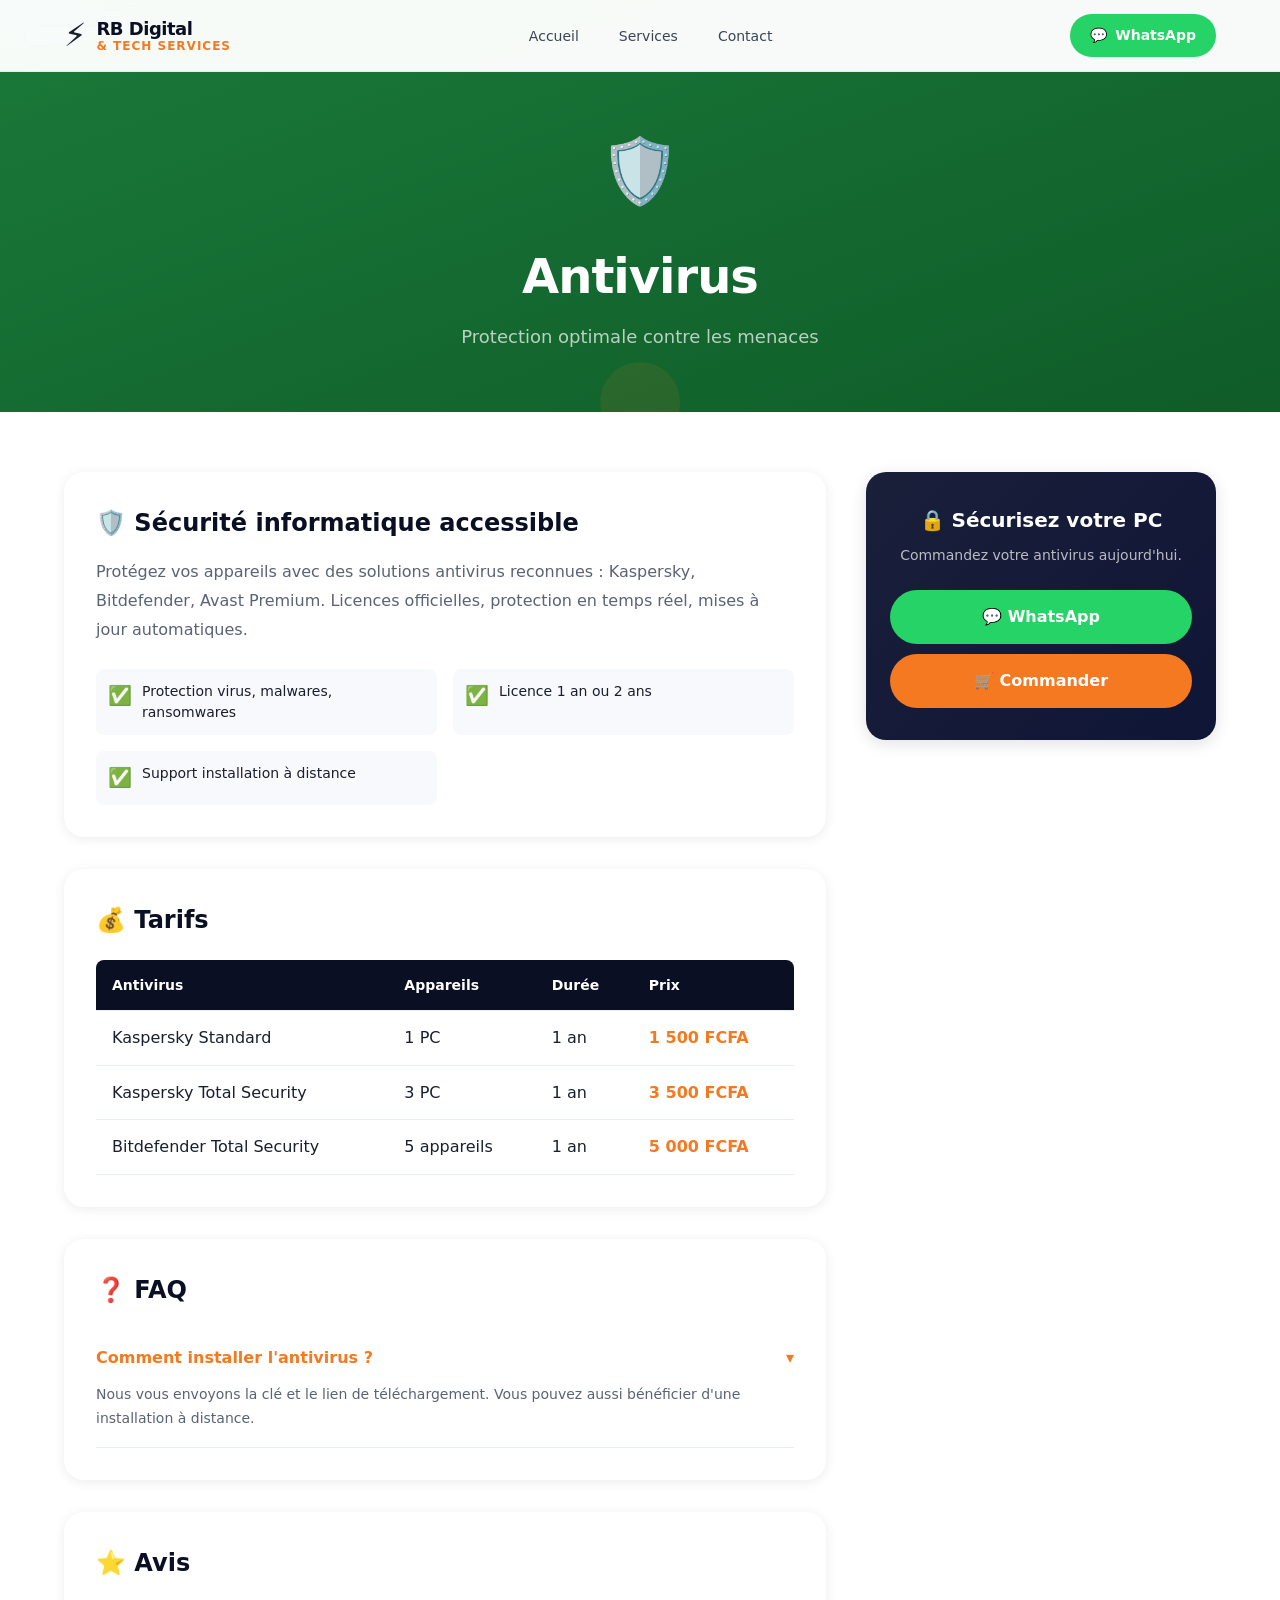
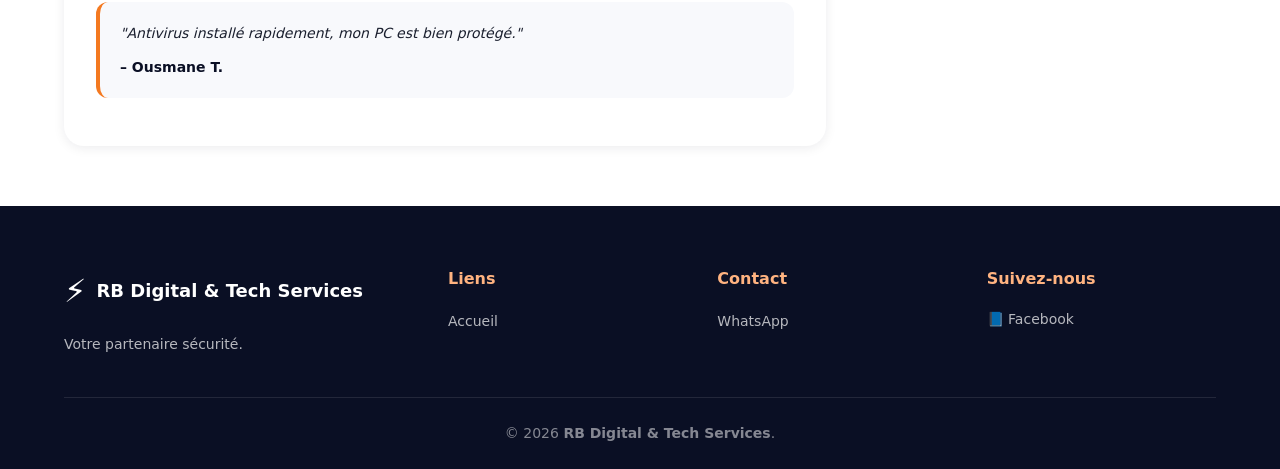
==== services/antivirus.html @ f1eade80 "nnn" ====
<!DOCTYPE html>
<html lang="fr">
<head>
    <meta charset="UTF-8">
    <meta name="viewport" content="width=device-width, initial-scale=1.0">
    <meta name="description" content="Antivirus Kaspersky et autres – Protection complète pour vos appareils à prix réduit.">
    <title>Antivirus | RB Digital & Tech Services</title>
    <link rel="icon" type="image/svg+xml" href="data:image/svg+xml,<svg xmlns='http://www.w3.org/2000/svg' viewBox='0 0 100 100'><text y='.9em' font-size='90'>🛡️</text></svg>">
    <link rel="stylesheet" href="../assets/css/global-style.css">
    <link rel="stylesheet" href="../assets/css/services-style.css">
</head>
<body>
    <header class="main-navigation-header" id="main-header">
        <div class="header-container">
            <a href="../index.html" class="header-logo-link" aria-label="Accueil">
                <div class="header-logo-wrapper">
                    <span class="header-logo-icon">⚡</span>
                    <div class="header-logo-text"><span class="header-logo-name">RB Digital</span><span class="header-logo-subtitle">& Tech Services</span></div>
                </div>
            </a>
            <nav class="header-desktop-nav">
                <ul class="header-nav-list">
                    <li><a href="../index.html" class="nav-link">Accueil</a></li>
                    <li><a href="../index.html#services-section" class="nav-link">Services</a></li>
                    <li><a href="../index.html#contact-section" class="nav-link">Contact</a></li>
                </ul>
            </nav>
            <a href="https://wa.me/22605006789?text=Bonjour%20RB%20Digital%20%26%20Tech%20Services%2C%20je%20suis%20int%C3%A9ress%C3%A9%20par%20un%20antivirus." 
               class="whatsapp-header-button" target="_blank" rel="noopener noreferrer">
                <span class="whatsapp-icon">💬</span><span class="whatsapp-text">WhatsApp</span>
            </a>
            <button class="mobile-menu-toggle" id="mobile-menu-toggle" aria-label="Menu"><span class="hamburger-line"></span><span class="hamburger-line"></span><span class="hamburger-line"></span></button>
        </div>
        <div class="mobile-menu-overlay" id="mobile-menu-overlay">
            <div class="mobile-menu-panel">
                <button class="mobile-menu-close" id="mobile-menu-close">✕</button>
                <nav class="mobile-nav"><ul class="mobile-nav-list"><li><a href="../index.html" class="mobile-nav-link">🏠 Accueil</a></li></ul></nav>
            </div>
        </div>
    </header>

    <section class="service-banner" style="background: linear-gradient(160deg, #1A7A3A, #0F5C28);">
        <div class="service-banner-content">
            <span class="service-banner-icon">🛡️</span>
            <h1 class="service-banner-title">Antivirus</h1>
            <p class="service-banner-subtitle">Protection optimale contre les menaces</p>
        </div>
    </section>

    <div class="service-detail-container">
        <div class="service-detail-grid">
            <div class="service-main-column">
                <div class="service-description-section">
                    <h2>🛡️ Sécurité informatique accessible</h2>
                    <p>Protégez vos appareils avec des solutions antivirus reconnues : Kaspersky, Bitdefender, Avast Premium. Licences officielles, protection en temps réel, mises à jour automatiques.</p>
                    <div class="service-advantages">
                        <div class="advantage-item"><span class="advantage-icon">✅</span><span class="advantage-text">Protection virus, malwares, ransomwares</span></div>
                        <div class="advantage-item"><span class="advantage-icon">✅</span><span class="advantage-text">Licence 1 an ou 2 ans</span></div>
                        <div class="advantage-item"><span class="advantage-icon">✅</span><span class="advantage-text">Support installation à distance</span></div>
                    </div>
                </div>

                <div class="service-pricing-section">
                    <h2>💰 Tarifs</h2>
                    <div class="pricing-table-wrapper">
                        <table class="pricing-table">
                            <thead><tr><th>Antivirus</th><th>Appareils</th><th>Durée</th><th>Prix</th></tr></thead>
                            <tbody>
                                <tr><td>Kaspersky Standard</td><td>1 PC</td><td>1 an</td><td class="price-highlight">1 500 FCFA</td></tr>
                                <tr><td>Kaspersky Total Security</td><td>3 PC</td><td>1 an</td><td class="price-highlight">3 500 FCFA</td></tr>
                                <tr><td>Bitdefender Total Security</td><td>5 appareils</td><td>1 an</td><td class="price-highlight">5 000 FCFA</td></tr>
                            </tbody>
                        </table>
                    </div>
                </div>

                <div class="service-faq-section">
                    <h2>❓ FAQ</h2>
                    <div class="faq-item active">
                        <div class="faq-question">Comment installer l'antivirus ? <span>▾</span></div>
                        <div class="faq-answer">Nous vous envoyons la clé et le lien de téléchargement. Vous pouvez aussi bénéficier d'une installation à distance.</div>
                    </div>
                </div>

                <div class="service-testimonials">
                    <h2>⭐ Avis</h2>
                    <div class="testimonial-card">
                        <p class="testimonial-text">"Antivirus installé rapidement, mon PC est bien protégé."</p>
                        <p class="testimonial-author">– Ousmane T.</p>
                    </div>
                </div>
            </div>

            <aside class="service-sidebar">
                <div class="sidebar-cta-card">
                    <h3>🔒 Sécurisez votre PC</h3>
                    <p>Commandez votre antivirus aujourd'hui.</p>
                    <a href="https://wa.me/22605006789?text=Bonjour%20RB%20Digital%20%26%20Tech%20Services%2C%20je%20suis%20int%C3%A9ress%C3%A9%20par%20votre%20offre%20Antivirus." 
                       class="sidebar-whatsapp-button" target="_blank" rel="noopener noreferrer">💬 WhatsApp</a>
                    <a href="#" class="sidebar-order-button">🛒 Commander</a>
                </div>
            </aside>
        </div>
    </div>

    <footer class="main-footer">
        <div class="footer-container">
            <div class="footer-grid">
                <div class="footer-column"><div class="footer-logo-wrapper"><span class="footer-logo-icon">⚡</span><span class="footer-logo-name">RB Digital & Tech Services</span></div><p class="footer-description">Votre partenaire sécurité.</p></div>
                <div class="footer-column"><h3 class="footer-column-title">Liens</h3><ul class="footer-links-list"><li><a href="../index.html">Accueil</a></li></ul></div>
                <div class="footer-column"><h3 class="footer-column-title">Contact</h3><ul class="footer-links-list"><li><a href="https://wa.me/22605006789">WhatsApp</a></li></ul></div>
                <div class="footer-column"><h3 class="footer-column-title">Suivez-nous</h3><div class="footer-social-media-links"><a href="#" class="social-link">📘 Facebook</a></div></div>
            </div>
            <div class="footer-copyright"><p>&copy; 2026 <strong>RB Digital & Tech Services</strong>.</p></div>
        </div>
    </footer>

    <script src="../assets/js/main-navigation.js"></script>
    <script src="../assets/js/whatsapp-buttons.js"></script>
    <script src="../assets/js/animations-effects.js"></script>
</body>
</html>
---- assets/css/global-style.css ----
/* ============================================================
   GLOBAL-STYLE.CSS
   Styles globaux pour tout le site RB Digital & Tech Services
   Palette : Bleu foncé (#0A0F24 / #1A1F3A), Blanc (#FFFFFF),
            Orange (#F47920)
   ============================================================ */

/* ----- VARIABLES CSS CENTRALISÉES ----- */
:root {
    /* Palette principale */
    --color-primary: #1A1F3A;
    --color-primary-dark: #0A0F24;
    --color-primary-light: #25305C;
    --color-accent: #F47920;
    --color-accent-hover: #E06810;
    --color-accent-light: #FFB380;
    --color-white: #FFFFFF;
    --color-off-white: #F8F9FC;
    --color-light-gray: #E8ECF4;
    --color-medium-gray: #8B95A5;
    --color-dark-gray: #3D4555;
    --color-text: #1A1F2E;
    --color-text-light: #5A6375;

    /* Ombres */
    --shadow-small: 0 2px 8px rgba(10, 15, 36, 0.08);
    --shadow-medium: 0 4px 16px rgba(10, 15, 36, 0.12);
    --shadow-large: 0 8px 32px rgba(10, 15, 36, 0.16);
    --shadow-card: 0 2px 12px rgba(10, 15, 36, 0.08);
    --shadow-card-hover: 0 8px 28px rgba(10, 15, 36, 0.15);

    /* Bordures */
    --border-radius-sm: 8px;
    --border-radius-md: 12px;
    --border-radius-lg: 20px;
    --border-radius-xl: 28px;

    /* Transitions */
    --transition-fast: 0.2s ease;
    --transition-normal: 0.3s ease;
    --transition-slow: 0.5s ease;

    /* Typographie */
    --font-primary: 'Segoe UI', system-ui, -apple-system, sans-serif;
    --font-size-xs: 0.75rem;
    --font-size-sm: 0.875rem;
    --font-size-base: 1rem;
    --font-size-lg: 1.125rem;
    --font-size-xl: 1.25rem;
    --font-size-2xl: 1.5rem;
    --font-size-3xl: 2rem;
    --font-size-4xl: 2.5rem;
    --font-size-5xl: 3rem;

    /* Layout */
    --max-width: 1200px;
    --header-height: 72px;
}

/* ----- RESET & BASE ----- */
*,
*::before,
*::after {
    margin: 0;
    padding: 0;
    box-sizing: border-box;
}

html {
    scroll-behavior: smooth;
    font-size: 16px;
    -webkit-text-size-adjust: 100%;
}

body {
    font-family: var(--font-primary);
    color: var(--color-text);
    background-color: var(--color-white);
    line-height: 1.6;
    overflow-x: hidden;
    -webkit-font-smoothing: antialiased;
    -moz-osx-font-smoothing: grayscale;
}

img {
    max-width: 100%;
    height: auto;
    display: block;
}

a {
    text-decoration: none;
    color: inherit;
    transition: color var(--transition-fast);
}

ul,
ol {
    list-style: none;
}

button {
    cursor: pointer;
    border: none;
    background: none;
    font-family: inherit;
    font-size: inherit;
}

/* ----- UTILITAIRES ----- */
.section-container {
    max-width: var(--max-width);
    margin: 0 auto;
    padding: 0 24px;
}

.section-header {
    text-align: center;
    margin-bottom: 48px;
}

.section-badge {
    display: inline-block;
    background-color: rgba(244, 121, 32, 0.1);
    color: var(--color-accent);
    padding: 6px 16px;
    border-radius: 50px;
    font-size: var(--font-size-sm);
    font-weight: 600;
    letter-spacing: 0.5px;
    margin-bottom: 16px;
}

.section-title {
    font-size: var(--font-size-4xl);
    font-weight: 800;
    color: var(--color-primary-dark);
    margin-bottom: 12px;
    line-height: 1.2;
}

.section-subtitle {
    font-size: var(--font-size-lg);
    color: var(--color-text-light);
    max-width: 600px;
    margin: 0 auto;
}

.highlight-text {
    color: var(--color-accent);
    position: relative;
}

/* ----- HEADER / NAVIGATION ----- */
.main-navigation-header {
    position: fixed;
    top: 0;
    left: 0;
    right: 0;
    z-index: 1000;
    background-color: rgba(255, 255, 255, 0.97);
    backdrop-filter: blur(12px);
    -webkit-backdrop-filter: blur(12px);
    border-bottom: 1px solid var(--color-light-gray);
    height: var(--header-height);
    transition: box-shadow var(--transition-normal);
}

.main-navigation-header.header-scrolled {
    box-shadow: var(--shadow-medium);
}

.header-container {
    max-width: var(--max-width);
    margin: 0 auto;
    padding: 0 24px;
    height: 100%;
    display: flex;
    align-items: center;
    justify-content: space-between;
    gap: 24px;
}

/* Logo */
.header-logo-link {
    display: flex;
    align-items: center;
    flex-shrink: 0;
}

.header-logo-wrapper {
    display: flex;
    align-items: center;
    gap: 10px;
}

.header-logo-icon {
    font-size: 2rem;
    line-height: 1;
}

.header-logo-text {
    display: flex;
    flex-direction: column;
    line-height: 1.2;
}

.header-logo-name {
    font-weight: 800;
    font-size: var(--font-size-lg);
    color: var(--color-primary-dark);
    letter-spacing: -0.5px;
}

.header-logo-subtitle {
    font-size: var(--font-size-xs);
    color: var(--color-accent);
    font-weight: 600;
    letter-spacing: 1px;
    text-transform: uppercase;
}

/* Navigation desktop */
.header-desktop-nav {
    display: flex;
}

.header-nav-list {
    display: flex;
    align-items: center;
    gap: 8px;
}

.nav-link {
    padding: 8px 16px;
    border-radius: var(--border-radius-sm);
    font-weight: 500;
    font-size: var(--font-size-sm);
    color: var(--color-dark-gray);
    transition: all var(--transition-fast);
}

.nav-link:hover,
.nav-link.active-link {
    color: var(--color-accent);
    background-color: rgba(244, 121, 32, 0.06);
}

/* Dropdown */
.nav-dropdown {
    position: relative;
}

.dropdown-arrow {
    font-size: 0.7rem;
    margin-left: 4px;
}

.dropdown-menu {
    position: absolute;
    top: 100%;
    left: 0;
    background: var(--color-white);
    border-radius: var(--border-radius-md);
    box-shadow: var(--shadow-large);
    padding: 8px 0;
    min-width: 220px;
    opacity: 0;
    visibility: hidden;
    transform: translateY(-8px);
    transition: all var(--transition-normal);
    z-index: 100;
}

.nav-dropdown:hover .dropdown-menu {
    opacity: 1;
    visibility: visible;
    transform: translateY(0);
}

.dropdown-menu li a {
    display: block;
    padding: 10px 20px;
    font-size: var(--font-size-sm);
    color: var(--color-text);
    transition: all var(--transition-fast);
}

.dropdown-menu li a:hover {
    background-color: var(--color-off-white);
    color: var(--color-accent);
}

/* Bouton WhatsApp header */
.whatsapp-header-button {
    display: flex;
    align-items: center;
    gap: 8px;
    padding: 10px 20px;
    background-color: #25D366;
    color: var(--color-white);
    border-radius: 50px;
    font-weight: 600;
    font-size: var(--font-size-sm);
    transition: all var(--transition-normal);
    white-space: nowrap;
    flex-shrink: 0;
}

.whatsapp-header-button:hover {
    background-color: #1FB855;
    transform: translateY(-2px);
    box-shadow: 0 4px 12px rgba(37, 211, 102, 0.35);
}

/* Menu hamburger mobile */
.mobile-menu-toggle {
    display: none;
    flex-direction: column;
    gap: 6px;
    padding: 8px;
    z-index: 1001;
}

.hamburger-line {
    display: block;
    width: 26px;
    height: 2.5px;
    background-color: var(--color-primary-dark);
    border-radius: 2px;
    transition: all var(--transition-normal);
}

/* Overlay menu mobile */
.mobile-menu-overlay {
    display: none;
    position: fixed;
    top: 0;
    left: 0;
    right: 0;
    bottom: 0;
    background-color: rgba(10, 15, 36, 0.6);
    z-index: 999;
    opacity: 0;
    transition: opacity var(--transition-normal);
}

.mobile-menu-overlay.menu-active {
    display: block;
    opacity: 1;
}

.mobile-menu-panel {
    position: fixed;
    top: 0;
    right: -320px;
    width: 300px;
    max-width: 85vw;
    height: 100vh;
    background: var(--color-white);
    padding: 24px;
    overflow-y: auto;
    transition: right var(--transition-normal);
    z-index: 1000;
    box-shadow: var(--shadow-large);
}

.mobile-menu-overlay.menu-active .mobile-menu-panel {
    right: 0;
}

.mobile-menu-close {
    display: block;
    margin-left: auto;
    font-size: 1.5rem;
    color: var(--color-dark-gray);
    padding: 8px;
}

.mobile-nav-list {
    margin-top: 16px;
}

.mobile-nav-link {
    display: block;
    padding: 14px 8px;
    font-size: var(--font-size-base);
    font-weight: 500;
    color: var(--color-text);
    border-bottom: 1px solid var(--color-light-gray);
    transition: color var(--transition-fast);
}

.mobile-nav-link:hover {
    color: var(--color-accent);
}

.mobile-whatsapp-button {
    display: block;
    margin-top: 24px;
    padding: 14px;
    background-color: #25D366;
    color: var(--color-white);
    text-align: center;
    border-radius: 50px;
    font-weight: 600;
}

/* ----- FOOTER ----- */
.main-footer {
    background-color: var(--color-primary-dark);
    color: var(--color-white);
    padding: 60px 0 0;
}

.footer-container {
    max-width: var(--max-width);
    margin: 0 auto;
    padding: 0 24px;
}

.footer-grid {
    display: grid;
    grid-template-columns: 1.5fr 1fr 1fr 1fr;
    gap: 40px;
    padding-bottom: 40px;
    border-bottom: 1px solid rgba(255, 255, 255, 0.1);
}

.footer-logo-wrapper {
    display: flex;
    align-items: center;
    gap: 10px;
    margin-bottom: 16px;
}

.footer-logo-icon {
    font-size: 2rem;
}

.footer-logo-name {
    font-weight: 700;
    font-size: var(--font-size-lg);
}

.footer-description {
    color: rgba(255, 255, 255, 0.7);
    font-size: var(--font-size-sm);
    line-height: 1.7;
}

.footer-column-title {
    font-size: var(--font-size-base);
    font-weight: 700;
    margin-bottom: 16px;
    color: var(--color-accent-light);
}

.footer-links-list li {
    margin-bottom: 10px;
}

.footer-links-list a {
    color: rgba(255, 255, 255, 0.7);
    font-size: var(--font-size-sm);
    transition: color var(--transition-fast);
}

.footer-links-list a:hover {
    color: var(--color-accent);
}

.footer-social-media-links {
    display: flex;
    flex-direction: column;
    gap: 10px;
}

.social-link {
    display: flex;
    align-items: center;
    gap: 8px;
    color: rgba(255, 255, 255, 0.7);
    font-size: var(--font-size-sm);
    transition: color var(--transition-fast);
}

.social-link:hover {
    color: var(--color-accent);
}

.footer-copyright {
    text-align: center;
    padding: 24px 0;
    font-size: var(--font-size-sm);
    color: rgba(255, 255, 255, 0.5);
}

/* ----- RESPONSIVE GLOBAL ----- */
@media (max-width: 1024px) {
    .footer-grid {
        grid-template-columns: 1fr 1fr;
    }
}

@media (max-width: 768px) {
    :root {
        --header-height: 64px;
        --font-size-4xl: 2rem;
        --font-size-5xl: 2.2rem;
    }

    .header-desktop-nav {
        display: none;
    }

    .whatsapp-header-button .whatsapp-text {
        display: none;
    }

    .whatsapp-header-button {
        padding: 10px 14px;
        border-radius: 50%;
        aspect-ratio: 1;
    }

    .mobile-menu-toggle {
        display: flex;
    }

    .footer-grid {
        grid-template-columns: 1fr;
        gap: 32px;
    }

    .section-container {
        padding: 0 16px;
    }
}

@media (max-width: 480px) {
    :root {
        --font-size-4xl: 1.6rem;
        --font-size-5xl: 1.8rem;
    }
}
---- assets/css/services-style.css ----
/* ============================================================
   SERVICES-STYLE.CSS
   Styles pour les pages individuelles de chaque service
   ============================================================ */

/* ----- BANNIÈRE DE SERVICE ----- */
.service-banner {
    position: relative;
    background: linear-gradient(160deg, #0A0F24 0%, #1A1F3A 50%, #0F1535 100%);
    color: var(--color-white);
    padding: 120px 0 60px;
    text-align: center;
    overflow: hidden;
}

.service-banner::after {
    content: '';
    position: absolute;
    bottom: -30px;
    left: 50%;
    transform: translateX(-50%);
    width: 80px;
    height: 80px;
    background: var(--color-accent);
    border-radius: 50%;
    opacity: 0.1;
}

.service-banner-content {
    max-width: var(--max-width);
    margin: 0 auto;
    padding: 0 24px;
    position: relative;
    z-index: 1;
}

.service-banner-icon {
    font-size: 4rem;
    display: block;
    margin-bottom: 16px;
}

.service-banner-title {
    font-size: var(--font-size-5xl);
    font-weight: 900;
    margin-bottom: 8px;
    letter-spacing: -1px;
}

.service-banner-subtitle {
    font-size: var(--font-size-lg);
    color: rgba(255, 255, 255, 0.7);
}

/* ----- CONTENU PRINCIPAL DU SERVICE ----- */
.service-detail-container {
    max-width: var(--max-width);
    margin: 0 auto;
    padding: 60px 24px;
}

/* Grille : détails + sidebar */
.service-detail-grid {
    display: grid;
    grid-template-columns: 1fr 350px;
    gap: 40px;
}

/* Colonne principale */
.service-main-column {
    min-width: 0;
}

.service-description-section {
    background: var(--color-white);
    border-radius: var(--border-radius-lg);
    padding: 32px;
    box-shadow: var(--shadow-card);
    margin-bottom: 32px;
}

.service-description-section h2 {
    font-size: var(--font-size-2xl);
    font-weight: 700;
    color: var(--color-primary-dark);
    margin-bottom: 16px;
}

.service-description-section p {
    font-size: var(--font-size-base);
    color: var(--color-text-light);
    line-height: 1.8;
}

/* Avantages */
.service-advantages {
    display: grid;
    grid-template-columns: 1fr 1fr;
    gap: 16px;
    margin-top: 24px;
}

.advantage-item {
    display: flex;
    align-items: flex-start;
    gap: 10px;
    padding: 12px;
    background: var(--color-off-white);
    border-radius: var(--border-radius-sm);
}

.advantage-icon {
    font-size: 1.2rem;
    flex-shrink: 0;
}

.advantage-text {
    font-size: var(--font-size-sm);
    color: var(--color-text);
    line-height: 1.5;
}

/* Tableau des prix */
.service-pricing-section {
    background: var(--color-white);
    border-radius: var(--border-radius-lg);
    padding: 32px;
    box-shadow: var(--shadow-card);
    margin-bottom: 32px;
}

.service-pricing-section h2 {
    font-size: var(--font-size-2xl);
    font-weight: 700;
    color: var(--color-primary-dark);
    margin-bottom: 20px;
}

.pricing-table {
    width: 100%;
    border-collapse: collapse;
}

.pricing-table th,
.pricing-table td {
    padding: 14px 16px;
    text-align: left;
    border-bottom: 1px solid var(--color-light-gray);
}

.pricing-table th {
    background: var(--color-primary-dark);
    color: var(--color-white);
    font-weight: 600;
    font-size: var(--font-size-sm);
}

.pricing-table th:first-child {
    border-radius: var(--border-radius-sm) 0 0 0;
}

.pricing-table th:last-child {
    border-radius: 0 var(--border-radius-sm) 0 0;
}

.pricing-table tr:hover td {
    background: var(--color-off-white);
}

.pricing-table .price-highlight {
    font-weight: 700;
    color: var(--color-accent);
}

/* FAQ */
.service-faq-section {
    background: var(--color-white);
    border-radius: var(--border-radius-lg);
    padding: 32px;
    box-shadow: var(--shadow-card);
    margin-bottom: 32px;
}

.service-faq-section h2 {
    font-size: var(--font-size-2xl);
    font-weight: 700;
    color: var(--color-primary-dark);
    margin-bottom: 20px;
}

.faq-item {
    border-bottom: 1px solid var(--color-light-gray);
    padding: 16px 0;
}

.faq-question {
    font-weight: 600;
    color: var(--color-primary-dark);
    cursor: pointer;
    display: flex;
    justify-content: space-between;
    align-items: center;
    font-size: var(--font-size-base);
}

.faq-answer {
    padding-top: 12px;
    color: var(--color-text-light);
    font-size: var(--font-size-sm);
    line-height: 1.7;
    display: none;
}

.faq-item.active .faq-answer {
    display: block;
}

.faq-item.active .faq-question {
    color: var(--color-accent);
}

/* Témoignages */
.service-testimonials {
    background: var(--color-white);
    border-radius: var(--border-radius-lg);
    padding: 32px;
    box-shadow: var(--shadow-card);
}

.service-testimonials h2 {
    font-size: var(--font-size-2xl);
    font-weight: 700;
    color: var(--color-primary-dark);
    margin-bottom: 20px;
}

.testimonial-card {
    background: var(--color-off-white);
    padding: 20px;
    border-radius: var(--border-radius-md);
    margin-bottom: 16px;
    border-left: 4px solid var(--color-accent);
}

.testimonial-text {
    font-size: var(--font-size-sm);
    color: var(--color-text);
    font-style: italic;
    line-height: 1.7;
}

.testimonial-author {
    margin-top: 10px;
    font-weight: 600;
    font-size: var(--font-size-sm);
    color: var(--color-primary-dark);
}

/* ----- SIDEBAR ----- */
.service-sidebar {
    position: sticky;
    top: 90px;
    align-self: start;
}

.sidebar-cta-card {
    background: linear-gradient(135deg, #1A1F3A, #0F1535);
    color: var(--color-white);
    border-radius: var(--border-radius-lg);
    padding: 32px 24px;
    text-align: center;
    box-shadow: var(--shadow-medium);
}

.sidebar-cta-card h3 {
    font-size: var(--font-size-xl);
    margin-bottom: 8px;
}

.sidebar-cta-card p {
    font-size: var(--font-size-sm);
    color: rgba(255, 255, 255, 0.7);
    margin-bottom: 24px;
}

.sidebar-whatsapp-button {
    display: block;
    padding: 14px;
    background: #25D366;
    color: var(--color-white);
    border-radius: 50px;
    font-weight: 600;
    margin-bottom: 10px;
    transition: all var(--transition-normal);
}

.sidebar-whatsapp-button:hover {
    background: #1FB855;
    transform: translateY(-2px);
}

.sidebar-order-button {
    display: block;
    padding: 14px;
    background: var(--color-accent);
    color: var(--color-white);
    border-radius: 50px;
    font-weight: 600;
    transition: all var(--transition-normal);
}

.sidebar-order-button:hover {
    background: var(--color-accent-hover);
    transform: translateY(-2px);
}

/* ----- RESPONSIVE SERVICES ----- */
@media (max-width: 900px) {
    .service-detail-grid {
        grid-template-columns: 1fr;
    }

    .service-sidebar {
        position: static;
        order: -1;
    }

    .service-advantages {
        grid-template-columns: 1fr;
    }

    .pricing-table {
        font-size: var(--font-size-sm);
    }

    .pricing-table th,
    .pricing-table td {
        padding: 10px 12px;
    }
}

@media (max-width: 480px) {
    .service-banner {
        padding: 100px 0 40px;
    }

    .service-detail-container {
        padding: 40px 16px;
    }

    .service-description-section,
    .service-pricing-section,
    .service-faq-section,
    .service-testimonials {
        padding: 20px;
    }

    /* Tableau responsive */
    .pricing-table-wrapper {
        overflow-x: auto;
        -webkit-overflow-scrolling: touch;
    }

    .pricing-table {
        min-width: 400px;
    }
}
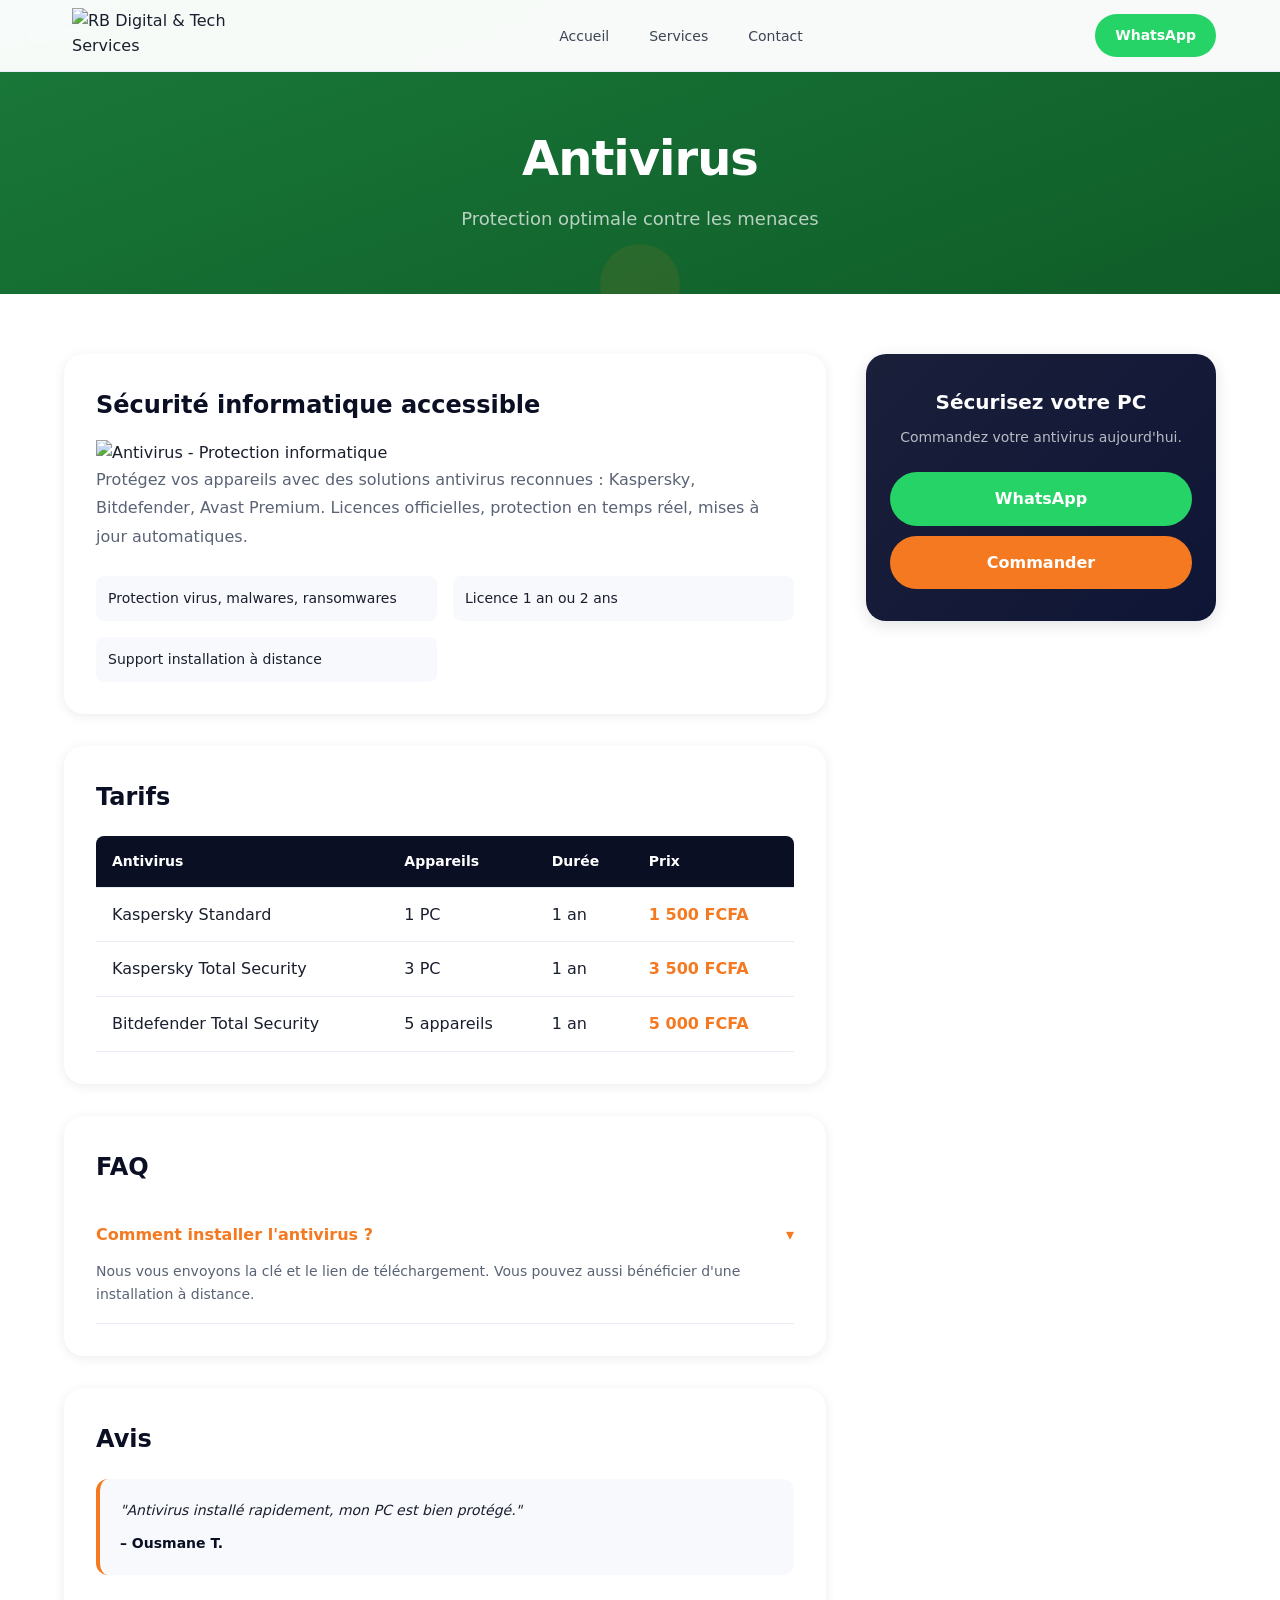
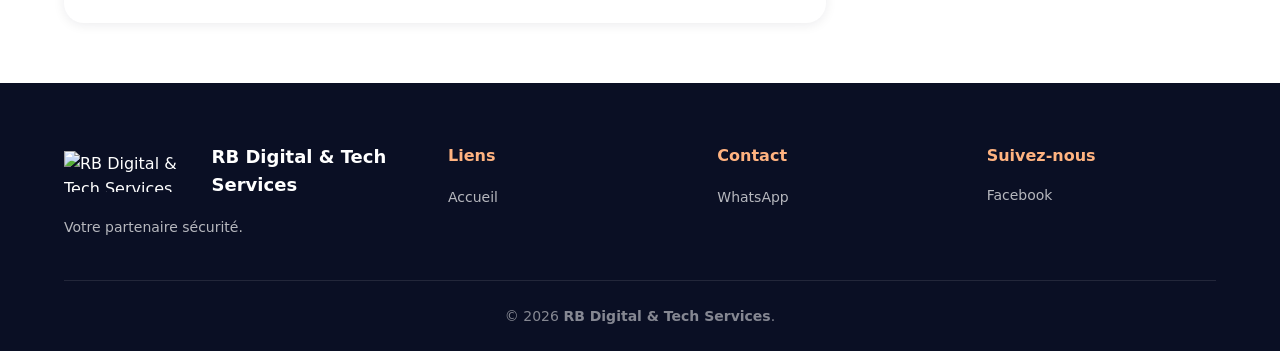
==== commit c0a48146: "Supprsseion des signes et emojis IA et personnalisation de Canva pro" ====
--- a/services/antivirus.html
+++ b/services/antivirus.html
@@ -5,7 +5,7 @@
     <meta name="viewport" content="width=device-width, initial-scale=1.0">
     <meta name="description" content="Antivirus Kaspersky et autres – Protection complète pour vos appareils à prix réduit.">
     <title>Antivirus | RB Digital & Tech Services</title>
-    <link rel="icon" type="image/svg+xml" href="data:image/svg+xml,<svg xmlns='http://www.w3.org/2000/svg' viewBox='0 0 100 100'><text y='.9em' font-size='90'>🛡️</text></svg>">
+    <link rel="icon" href="../assets/images/logo.jpeg">
     <link rel="stylesheet" href="../assets/css/global-style.css">
     <link rel="stylesheet" href="../assets/css/services-style.css">
 </head>
@@ -13,10 +13,7 @@
     <header class="main-navigation-header" id="main-header">
         <div class="header-container">
             <a href="../index.html" class="header-logo-link" aria-label="Accueil">
-                <div class="header-logo-wrapper">
-                    <span class="header-logo-icon">⚡</span>
-                    <div class="header-logo-text"><span class="header-logo-name">RB Digital</span><span class="header-logo-subtitle">& Tech Services</span></div>
-                </div>
+                <img src="../assets/images/logo.svg" alt="RB Digital & Tech Services" class="header-logo-img" width="140" height="42">
             </a>
             <nav class="header-desktop-nav">
                 <ul class="header-nav-list">
@@ -27,21 +24,20 @@
             </nav>
             <a href="https://wa.me/22605006789?text=Bonjour%20RB%20Digital%20%26%20Tech%20Services%2C%20je%20suis%20int%C3%A9ress%C3%A9%20par%20un%20antivirus." 
                class="whatsapp-header-button" target="_blank" rel="noopener noreferrer">
-                <span class="whatsapp-icon">💬</span><span class="whatsapp-text">WhatsApp</span>
+                <span class="whatsapp-text">WhatsApp</span>
             </a>
             <button class="mobile-menu-toggle" id="mobile-menu-toggle" aria-label="Menu"><span class="hamburger-line"></span><span class="hamburger-line"></span><span class="hamburger-line"></span></button>
         </div>
         <div class="mobile-menu-overlay" id="mobile-menu-overlay">
             <div class="mobile-menu-panel">
                 <button class="mobile-menu-close" id="mobile-menu-close">✕</button>
-                <nav class="mobile-nav"><ul class="mobile-nav-list"><li><a href="../index.html" class="mobile-nav-link">🏠 Accueil</a></li></ul></nav>
+                <nav class="mobile-nav"><ul class="mobile-nav-list"><li><a href="../index.html" class="mobile-nav-link">Accueil</a></li></ul></nav>
             </div>
         </div>
     </header>
 
     <section class="service-banner" style="background: linear-gradient(160deg, #1A7A3A, #0F5C28);">
         <div class="service-banner-content">
-            <span class="service-banner-icon">🛡️</span>
             <h1 class="service-banner-title">Antivirus</h1>
             <p class="service-banner-subtitle">Protection optimale contre les menaces</p>
         </div>
@@ -51,17 +47,22 @@
         <div class="service-detail-grid">
             <div class="service-main-column">
                 <div class="service-description-section">
-                    <h2>🛡️ Sécurité informatique accessible</h2>
+                    <h2>Sécurité informatique accessible</h2>
+                    <div class="service-image-section">
+                        <a href="../assets/images/antivirus.jpg" target="_blank" rel="noopener noreferrer">
+                            <img src="../assets/images/antivirus.jpg" alt="Antivirus - Protection informatique" class="service-image" loading="lazy">
+                        </a>
+                    </div>
                     <p>Protégez vos appareils avec des solutions antivirus reconnues : Kaspersky, Bitdefender, Avast Premium. Licences officielles, protection en temps réel, mises à jour automatiques.</p>
                     <div class="service-advantages">
-                        <div class="advantage-item"><span class="advantage-icon">✅</span><span class="advantage-text">Protection virus, malwares, ransomwares</span></div>
-                        <div class="advantage-item"><span class="advantage-icon">✅</span><span class="advantage-text">Licence 1 an ou 2 ans</span></div>
-                        <div class="advantage-item"><span class="advantage-icon">✅</span><span class="advantage-text">Support installation à distance</span></div>
+                        <div class="advantage-item"><span class="advantage-text">Protection virus, malwares, ransomwares</span></div>
+                        <div class="advantage-item"><span class="advantage-text">Licence 1 an ou 2 ans</span></div>
+                        <div class="advantage-item"><span class="advantage-text">Support installation à distance</span></div>
                     </div>
                 </div>
 
                 <div class="service-pricing-section">
-                    <h2>💰 Tarifs</h2>
+                    <h2>Tarifs</h2>
                     <div class="pricing-table-wrapper">
                         <table class="pricing-table">
                             <thead><tr><th>Antivirus</th><th>Appareils</th><th>Durée</th><th>Prix</th></tr></thead>
@@ -75,7 +76,7 @@
                 </div>
 
                 <div class="service-faq-section">
-                    <h2>❓ FAQ</h2>
+                    <h2>FAQ</h2>
                     <div class="faq-item active">
                         <div class="faq-question">Comment installer l'antivirus ? <span>▾</span></div>
                         <div class="faq-answer">Nous vous envoyons la clé et le lien de téléchargement. Vous pouvez aussi bénéficier d'une installation à distance.</div>
@@ -83,7 +84,7 @@
                 </div>
 
                 <div class="service-testimonials">
-                    <h2>⭐ Avis</h2>
+                    <h2>Avis</h2>
                     <div class="testimonial-card">
                         <p class="testimonial-text">"Antivirus installé rapidement, mon PC est bien protégé."</p>
                         <p class="testimonial-author">– Ousmane T.</p>
@@ -93,11 +94,11 @@
 
             <aside class="service-sidebar">
                 <div class="sidebar-cta-card">
-                    <h3>🔒 Sécurisez votre PC</h3>
+                    <h3>Sécurisez votre PC</h3>
                     <p>Commandez votre antivirus aujourd'hui.</p>
                     <a href="https://wa.me/22605006789?text=Bonjour%20RB%20Digital%20%26%20Tech%20Services%2C%20je%20suis%20int%C3%A9ress%C3%A9%20par%20votre%20offre%20Antivirus." 
-                       class="sidebar-whatsapp-button" target="_blank" rel="noopener noreferrer">💬 WhatsApp</a>
-                    <a href="#" class="sidebar-order-button">🛒 Commander</a>
+                       class="sidebar-whatsapp-button" target="_blank" rel="noopener noreferrer">WhatsApp</a>
+                    <a href="#" class="sidebar-order-button">Commander</a>
                 </div>
             </aside>
         </div>
@@ -106,10 +107,10 @@
     <footer class="main-footer">
         <div class="footer-container">
             <div class="footer-grid">
-                <div class="footer-column"><div class="footer-logo-wrapper"><span class="footer-logo-icon">⚡</span><span class="footer-logo-name">RB Digital & Tech Services</span></div><p class="footer-description">Votre partenaire sécurité.</p></div>
+                <div class="footer-column"><div class="footer-logo-wrapper"><img src="../assets/images/logo.svg" alt="RB Digital & Tech Services" class="footer-logo-img" width="160" height="48"><span class="footer-logo-name">RB Digital & Tech Services</span></div><p class="footer-description">Votre partenaire sécurité.</p></div>
                 <div class="footer-column"><h3 class="footer-column-title">Liens</h3><ul class="footer-links-list"><li><a href="../index.html">Accueil</a></li></ul></div>
                 <div class="footer-column"><h3 class="footer-column-title">Contact</h3><ul class="footer-links-list"><li><a href="https://wa.me/22605006789">WhatsApp</a></li></ul></div>
-                <div class="footer-column"><h3 class="footer-column-title">Suivez-nous</h3><div class="footer-social-media-links"><a href="#" class="social-link">📘 Facebook</a></div></div>
+                <div class="footer-column"><h3 class="footer-column-title">Suivez-nous</h3><div class="footer-social-media-links"><a href="#" class="social-link">Facebook</a></div></div>
             </div>
             <div class="footer-copyright"><p>&copy; 2026 <strong>RB Digital & Tech Services</strong>.</p></div>
         </div>
--- a/assets/css/global-style.css
+++ b/assets/css/global-style.css
@@ -181,11 +181,60 @@
     gap: 24px;
 }
 
+/* Reserve space for fixed header so page content doesn't jump under it */
+main {
+    padding-top: calc(var(--header-height) + 12px);
+}
+
 /* Logo */
 .header-logo-link {
     display: flex;
     align-items: center;
     flex-shrink: 0;
+}
+
+/* Image logo adjustments to prevent overflow */
+.header-logo-img {
+    display: block;
+    width: auto;
+    max-height: calc(var(--header-height) - 16px);
+    object-fit: contain;
+}
+
+.footer-logo-img {
+    display: block;
+    width: auto;
+    max-height: 56px;
+    object-fit: contain;
+}
+
+/* Add breathing space around logo and ensure it scales on small screens */
+.header-logo-link {
+    padding: 6px 8px;
+    border-radius: 8px;
+}
+
+/* Limit logo width so it doesn't push other header items */
+.header-logo-img {
+    max-width: 220px;
+    background: transparent;
+}
+
+@media (max-width: 1024px) {
+    .header-logo-img {
+        max-width: 180px;
+        max-height: calc(var(--header-height) - 12px);
+    }
+}
+
+@media (max-width: 768px) {
+    .header-logo-img {
+        max-width: 140px;
+        max-height: calc(var(--header-height) - 8px);
+    }
+    .header-logo-link {
+        padding: 4px 6px;
+    }
 }
 
 .header-logo-wrapper {
